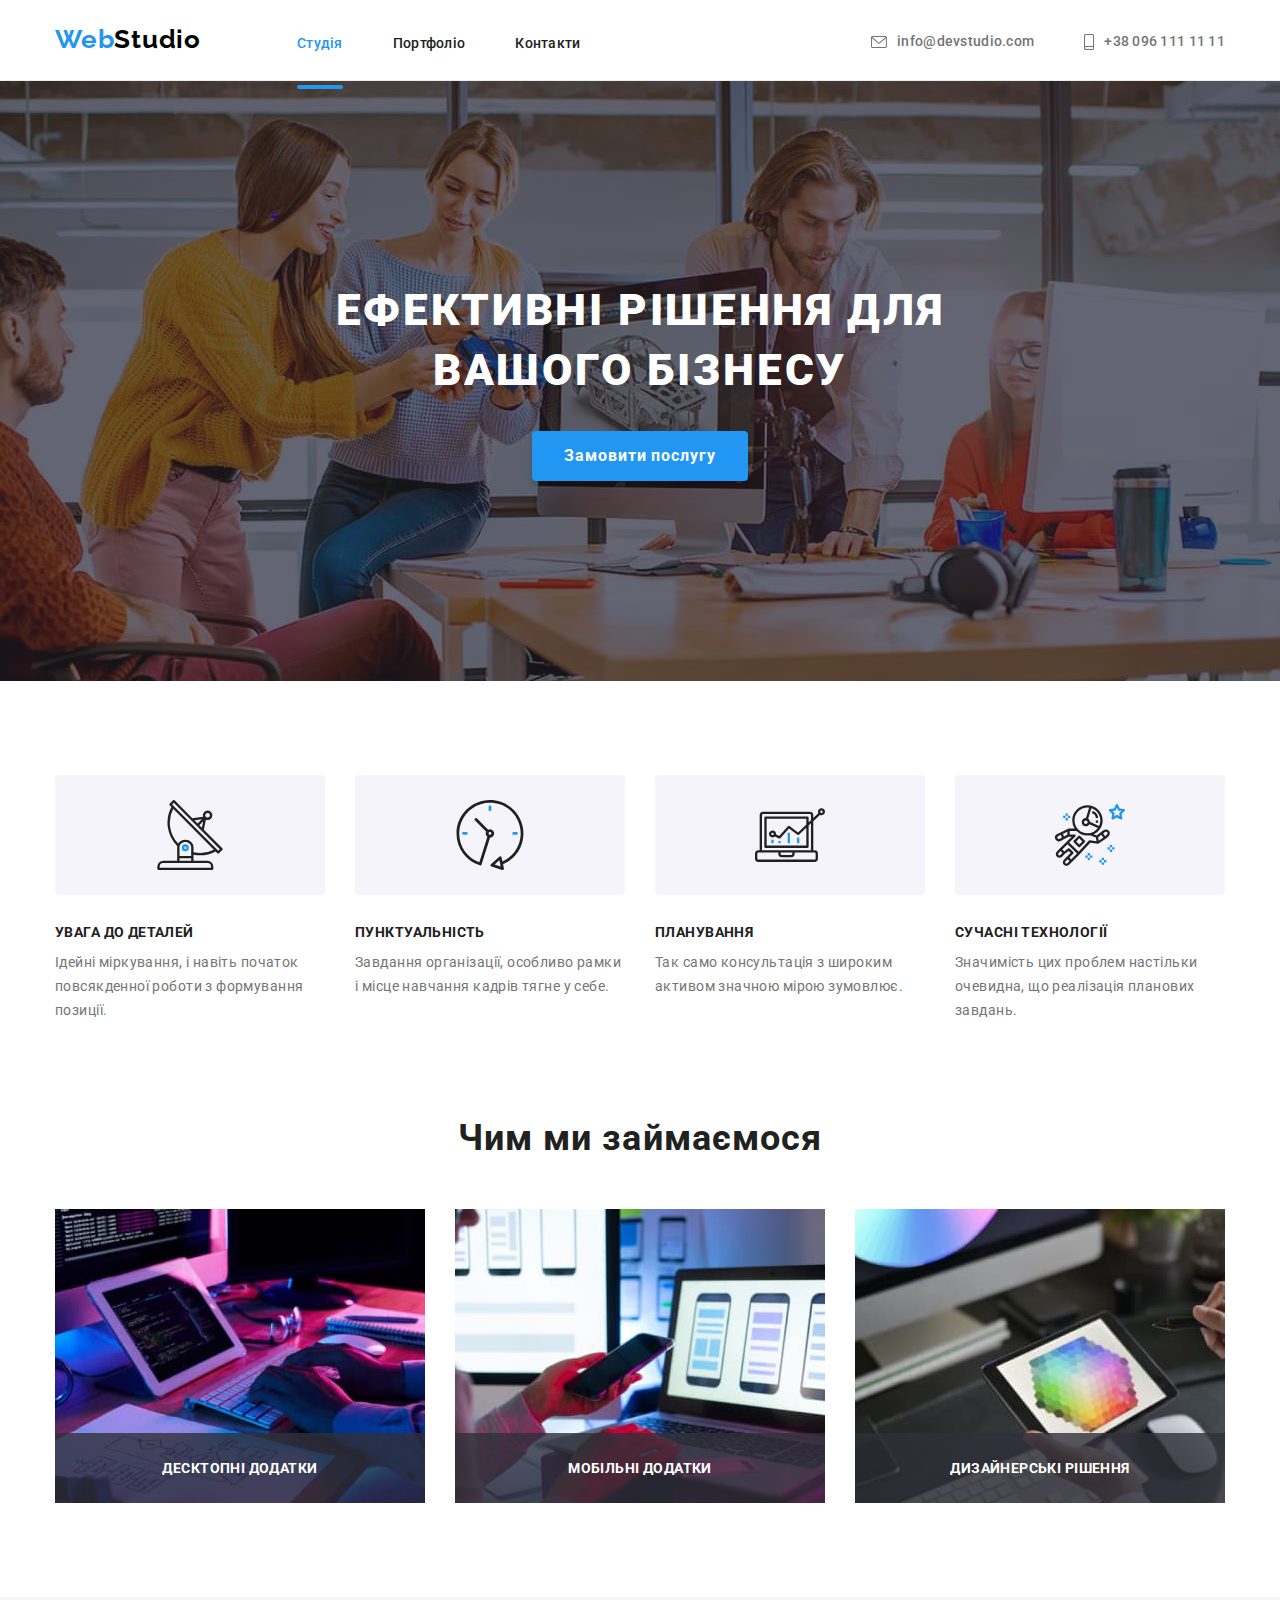
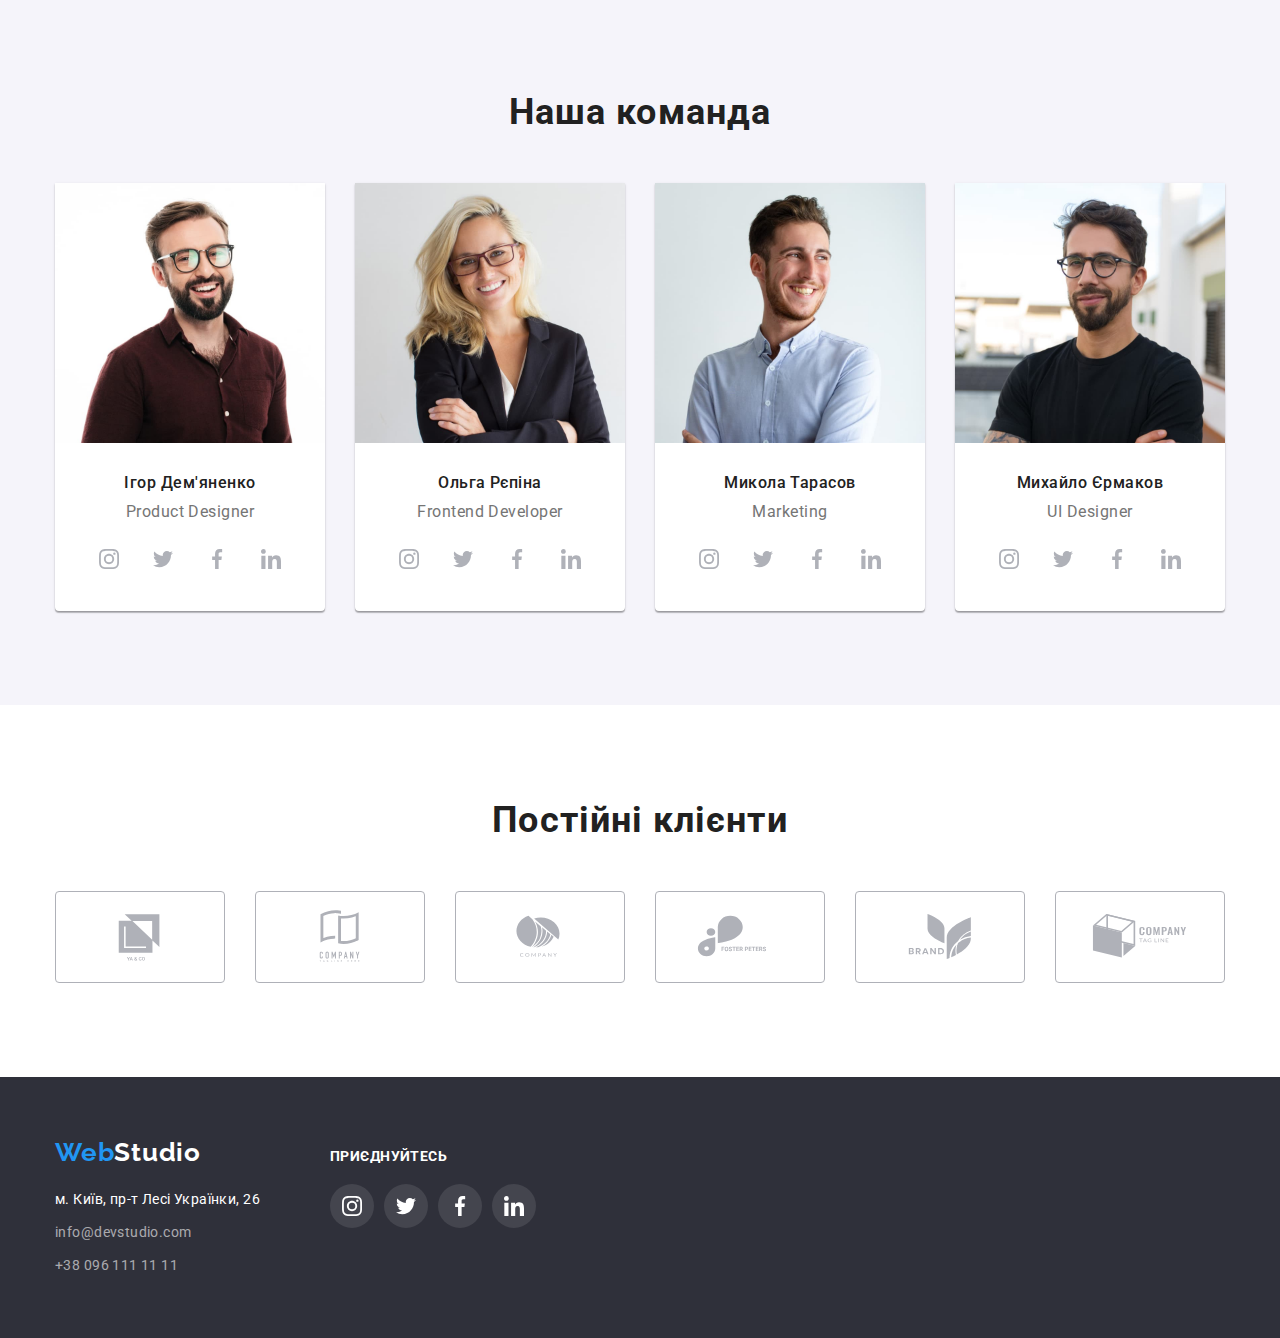
==== index.html @ aac12f8f "transition hover and focus" ====
<!DOCTYPE html>
<html lang="uk">
<head>
    <meta charset="UTF-8">
    <meta http-equiv="X-UA-Compatible" content="IE=edge">
    <meta name="viewport" content="width=h1, initial-scale=1.0">
    <title>WebStudio</title>
    <link rel="preconnect" href="https://fonts.googleapis.com">
    <link rel="preconnect" href="https://fonts.gstatic.com" crossorigin>
    <link href="https://fonts.googleapis.com/css2?family=Montserrat:wght@400;700&family=Raleway:wght@700&family=Roboto:wght@400;500;700;900&display=swap" rel="stylesheet">
    <link rel="stylesheet" href="https://cdn.jsdelivr.net/npm/modern-normalize@1.1.0/modern-normalize.min.css">
    <link rel="stylesheet" href="./css/styles.css">
</head>
<body>
    <header class="page-header">
        <div class="container page-header-container">    
                <nav class="page-navigation">
                    <a href="./index.html" class="logo logo-header link">
                        <span class="logo-web">Web</span><span class="logo-studio-header">Studio</span>
                    </a>
                    <ul class="site-nav list">
                   <li>
                        <a href="./index.html" class="link current">
                            Студія
                        </a>
                    </li>
                    <li>
                        <a href="./portfolio.html" class="link">
                            Портфоліо
                        </a>
                    </li>
                    <li>
                       <a href="#" class="link">
                            Контакти
                        </a>
                    </li>
                </ul>
                </nav>
                <ul class="header-contacts list">
                    <li class="header-contacts-item">    
                    <a href="mailto:info@devstudio.com" class="link contacts-link">
                        <svg class="mail-icon">
                            <use href="./images/icons.svg#icon-envelope"></use>
                        </svg>
                        info@devstudio.com
                    </a>
                    </li>
                    <li class="header-contacts-item"> 
                        <a href="tel:+380961111111" class="link contacts-link">    
                            <svg class="smartphone-icon">
                                <use href="./images/icons.svg#icon-smartphone"></use>
                             </svg> 
                            +38 096 111 11 11
                        </a>
                    </li> 
                </ul>
        </div>   
    </header>
    
    <main>
        <section class="hero overlay">
            <div class="container">
                <h1 class="title-hero">Ефективні рішення для вашого бізнесу</h1>
                <button type="button" class="btn-order">
                    Замовити послугу
                </button>
            </div>
        </section>
        <section class="feature">
            <div class="container">
            <h2 class="title-section title-invisible">Особливості</h2>
            <ul class="feature-items-list list">
                <li>
                    <div class="feature-items">
                        <svg aria-label="антена" class="feature-items-icon" width="70" height="70">
                            <use href="./images/icons.svg#icon-antenna"></use>
                        </svg> 
                    </div>
                    <h2 class="subtitle">Увага до деталей</h2>
                    <p class="text">
                        Ідейні міркування, і навіть початок повсякденної роботи з формування позиції.
                    </p>
                </li>
                <li>
                    <div class="feature-items">
                        <svg aria-label="годинник" class="feature-items-icon" width="70" height="70">
                            <use href="./images/icons.svg#icon-clock"></use>
                        </svg> 
                    </div> 
                    <h2 class="subtitle">Пунктуальність</h2>
                    <p class="text">
                        Завдання організації, особливо рамки і місце навчання кадрів тягне у себе.
                    </p>
                </li>
                <li>
                    <div class="feature-items">
                        <svg aria-label="діаграма" class="feature-items-icon" width="70" height="70">
                            <use href="./images/icons.svg#icon-diagram"></use>
                        </svg> 
                    </div> 
                    <h2 class="subtitle">Планування</h2>
                    <p class="text">
                        Так само консультація з широким активом значною мірою зумовлює.
                    </p>
                </li>
                <li>
                    <div class="feature-items">
                        <svg aria-label="астронавт" class="feature-items-icon" width="70" height="70">
                            <use href="./images/icons.svg#icon-astronaut"></use>
                        </svg> 
                    </div> 
                    <h2 class="subtitle">Сучасні технології</h2>
                    <p class="text">
                        Значимість цих проблем настільки очевидна, що реалізація планових завдань.
                    </p>
                </li>
            </ul>
            </div>
        </section>
        <section class="activity">
            <div class="container">
            <h2 class="title-section">Чим ми займаємося</h2>
            <ul class="activity-cards list">
                <li>
                    <div class="activity-cards-item">
                        <img src="./images/box1.jpg" alt="Веб-дизайнер оформлює макет сайту" width="370">
                        <p class="activity-cards-subtitle">Десктопні додатки</p>   
                    </div>
                </li>
                <li>
                    <div class="activity-cards-item">
                        <img src="./images/box2.jpg" alt="Програміст розробляє додаток для мобільного телефону" width="370">
                        <p class="activity-cards-subtitle">Мобільні додатки</p>
                    </div>
                </li>
                <li>
                    <div class="activity-cards-item">
                        <img src="./images/box3.jpg" alt="Веб-дизайнер з роботою над вибором кольору на графічному планшеті" width="370">
                        <p class="activity-cards-subtitle">Дизайнерські рішення</p>
                    </div>
                    
                </li>
            </ul>
            </div>
        </section>
        <section class="our-team">
            <div class="container">
            <h2 class="title-section">Наша команда</h2>
            <ul class="employees list">
                <li class="employees-item">
                    <img src="./images/photo1.jpg" alt="Photo product designer" width="270">
                    <h3 class="employee">Ігор Дем'яненко</h3>
                    <p lang="en" class="career">Product Designer</p>
                    <ul class="social-list list">
                        <li class="social-list-item">
                            <a href class="social-list-link">
                                <svg lang="en" aria-label="instagram icon" class="social-list-icon">
                                    <use href="./images/icons.svg#icon-instagram" width="20" height="20"></use>
                                </svg>
                            </a>
                        </li>
                        <li class="social-list-item">
                            <a href class="social-list-link">
                                <svg lang="en" aria-label="twitter icon" class="social-list-icon">
                                    <use href="./images/icons.svg#icon-twitter" width="20" height="20"></use>
                                </svg>
                            </a>
                        </li>
                        <li class="social-list-item">
                            <a href class="social-list-link">
                                <svg lang="en" aria-label="facebook icon" class="social-list-icon">
                                    <use href="./images/icons.svg#icon-facebook" width="20" height="20"></use>
                                </svg>
                            </a>
                        </li>
                        <li class="social-list-item">
                            <a href class="social-list-link">
                                <svg lang="en" aria-label="linkedin icon" class="social-list-icon">
                                    <use href="./images/icons.svg#icon-linkedin" width="20" height="20"></use>
                                </svg>
                            </a>
                        </li>
                    </ul>
                </li>
                <li class="employees-item">
                    <img src="./images/photo2.jpg" alt="Photo frontend developer" width="270">
                    <h3 class="employee">Ольга Рєпіна</h3>
                    <p lang="en" class="career">Frontend Developer</p>
                    <ul class="social-list list">
                        <li class="social-list-item">
                            <a href class="social-list-link">
                                <svg lang="en" aria-label="instagram icon" class="social-list-icon">
                                    <use href="./images/icons.svg#icon-instagram" width="20" height="20"></use>
                                </svg>
                            </a>
                        </li>
                        <li class="social-list-item">
                            <a href class="social-list-link">
                                <svg lang="en" aria-label="twitter icon" class="social-list-icon">
                                    <use href="./images/icons.svg#icon-twitter" width="20" height="20"></use>
                                </svg>
                            </a>
                        </li>
                        <li class="social-list-item">
                            <a href class="social-list-link">
                                <svg lang="en" aria-label="facebook icon" class="social-list-icon">
                                    <use href="./images/icons.svg#icon-facebook" width="20" height="20"></use>
                                </svg>
                            </a>
                        </li>
                        <li class="social-list-item">
                            <a href class="social-list-link">
                                <svg lang="en" aria-label="linkedin icon" class="social-list-icon">
                                    <use href="./images/icons.svg#icon-linkedin" width="20" height="20"></use>
                                </svg>
                            </a>
                        </li>
                    </ul>
                </li>
                <li class="employees-item">
                    <img src="./images/photo3.jpg" alt="Photo marketer" width="270">
                    <h3 class="employee">Микола Тарасов</h3>
                    <p lang="en" class="career">Marketing</p>
                    <ul class="social-list list">
                        <li class="social-list-item">
                            <a href class="social-list-link">
                                <svg lang="en" aria-label="instagram icon" class="social-list-icon">
                                    <use href="./images/icons.svg#icon-instagram" width="20" height="20"></use>
                                </svg>
                            </a>
                        </li>
                        <li class="social-list-item">
                            <a href class="social-list-link">
                                <svg lang="en" aria-label="twitter icon" class="social-list-icon">
                                    <use href="./images/icons.svg#icon-twitter" width="20" height="20"></use>
                                </svg>
                            </a>
                        </li>
                        <li class="social-list-item">
                            <a href class="social-list-link">
                                <svg lang="en" aria-label="facebook icon" class="social-list-icon">
                                    <use href="./images/icons.svg#icon-facebook" width="20" height="20"></use>
                                </svg>
                            </a>
                        </li>
                        <li class="social-list-item">
                            <a href class="social-list-link">
                                <svg lang="en" aria-label="linkedin icon" class="social-list-icon">
                                    <use href="./images/icons.svg#icon-linkedin" width="20" height="20"></use>
                                </svg>
                            </a>
                        </li>
                    </ul>
                </li>
                <li class="employees-item">
                    <img src="./images/photo4.jpg" alt="Photo UI designer" width="270">
                    <h3 class="employee">Михайло Єрмаков</h3>
                    <p lang="en" class="career">UI Designer</p>
                    <ul class="social-list list">
                        <li class="social-list-item">
                            <a href class="social-list-link">
                                <svg lang="en" aria-label="instagram icon" class="social-list-icon">
                                    <use href="./images/icons.svg#icon-instagram" width="20" height="20"></use>
                                </svg>
                            </a>
                        </li>
                        <li class="social-list-item">
                            <a href class="social-list-link">
                                <svg lang="en" aria-label="twitter icon" class="social-list-icon">
                                    <use href="./images/icons.svg#icon-twitter" width="20" height="20"></use>
                                </svg>
                            </a>
                        </li>
                        <li class="social-list-item">
                            <a href class="social-list-link">
                                <svg lang="en" aria-label="facebook icon" class="social-list-icon">
                                    <use href="./images/icons.svg#icon-facebook" width="20" height="20"></use>
                                </svg>
                            </a>
                        </li>
                        <li class="social-list-item">
                            <a href class="social-list-link">
                                <svg lang="en" aria-label="linkedin icon" class="social-list-icon">
                                    <use href="./images/icons.svg#icon-linkedin" width="20" height="20"></use>
                                </svg>
                            </a>
                        </li>
                    </ul>
                </li>
            </ul>
            </div>
        </section>
        <section class="clients">
            <div class="container">
                <h2 class="title-section">Постійні клієнти</h2>
                <ul class="list clients-list">
                    <li>
                        <a href="" class="clients-link">
                            <svg lang="en" aria-label="logo company" class="clients-icon" width="106" height="60px">
                                <use href="./images/icons.svg#icon-client1"></use>
                            </svg>
                        </a>
                    </li>
                    <li>
                        <a href="" class="clients-link">
                            <svg lang="en" aria-label="logo company" class="clients-icon" width="106" height="60px">
                                <use href="./images/icons.svg#icon-client2"></use>
                            </svg>
                        </a>
                    </li>
                    <li>
                        <a href="" class="clients-link">
                            <svg lang="en" aria-label="logo company" class="clients-icon" width="106" height="60px">
                                <use href="./images/icons.svg#icon-client3"></use>
                            </svg>
                        </a>
                    </li>
                    <li>
                        <a href="" class="clients-link">
                            <svg lang="en" aria-label="logo company" class="clients-icon" width="106" height="60px">
                                <use href="./images/icons.svg#icon-client4"></use>
                            </svg>
                        </a>
                    </li>
                    <li>
                        <a href="" class="clients-link">
                            <svg lang="en" aria-label="logo company" class="clients-icon" width="106" height="60px">
                                <use href="./images/icons.svg#icon-client5"></use>
                            </svg>
                        </a>
                    </li>
                    <li>
                        <a href="" class="clients-link">
                            <svg lang="en" aria-label="logo company" class="clients-icon" width="106" height="60px">
                                <use href="./images/icons.svg#icon-client6"></use>
                            </svg>
                        </a>
                    </li>
                </ul>

            </div>
        </section>
    </main>
    <footer class="footer">
        <div class="container contacts-block">
        <div>
            <a href="./index.html" class="logo logo-footer link">
                <span class="logo-web">Web</span><span class="logo-studio-footer">Studio</span>
            </a>
            <address>
                <ul class="contacts list">
                    <li class="contacts-item">
                        <a href="https://goo.gl/maps/5WQEzpzciVfXeqbu7" target="_blank" rel="noreferer noopener nofollow" class="link address">
                            м. Київ, пр-т Лесі Українки, 26
                        </a>
                    </li>
                    <li class="contacts-item">
                        <a href="mailto:info@devstudio.com" class="link mail-footer">info@devstudio.com</a>
                    </li>    
                    <li class="contacts-item">
                        <a href="tel:+380961111111" class="link phone-footer">+38 096 111 11 11</a>
                    </li>
                </ul>
            </address>
        </div>
        <div class="social-footer">
            <p class="title-social">приєднуйтесь</p>
            <ul class="social-list social-list-footer list">
                <li class="social-list-item">
                    <a href class="social-list-link">
                        <svg lang="en" aria-label="instagram icon" class="social-list-icon">
                            <use href="./images/icons.svg#icon-instagram" width="20" height="20"></use>
                        </svg>
                    </a>
                </li>
                <li class="social-list-item">
                    <a href class="social-list-link">
                        <svg lang="en" aria-label="twitter icon" class="social-list-icon">
                            <use href="./images/icons.svg#icon-twitter" width="20" height="20"></use>
                        </svg>
                    </a>
                </li>
                <li class="social-list-item">
                    <a href class="social-list-link">
                        <svg lang="en" aria-label="facebook icon" class="social-list-icon">
                            <use href="./images/icons.svg#icon-facebook" width="20" height="20"></use>
                        </svg>
                    </a>
                </li>
                <li class="social-list-item">
                    <a href class="social-list-link">
                        <svg lang="en" aria-label="linkedin icon" class="social-list-icon">
                            <use href="./images/icons.svg#icon-linkedin" width="20" height="20"></use>
                        </svg>
                    </a>
                </li>
            </ul>
        </div>
        </div>
    </footer>
    <script src="./js/modal.js"></script>
</body>
</html>
---- css/styles.css ----
/* title-color #212121 
accent-color #2196F3
text-color #757575
background-main #ffffff
background-footer #2F303A
background-OurTeam #F5F4FA */
:root {
    --accent-color: #2196F3;
    --logo-studio-header: #000000;
    --logo-studio-footer: #ffffff;
    --title-color: #212121;
    --text-color: #757575;
    --background-main: #ffffff;
    --background-footer: #2F303A;
    --background-hero: #C4C4C4;
}
h1, 
h2, 
h3, 
h4 {
    margin-top: 0;
    margin-bottom: 0;
}
ul, 
ol {
    margin-top: 0;
    margin-bottom: 0;
    padding-left: 0;
}
p {
    margin-top: 0;
    margin-bottom: 0;
}
.list {
    list-style: none;
}
.link {
    text-decoration: none;
}
img {
    display: block;
    max-width: 100%;
    height:auto;
}
button {
    cursor: pointer;
}
/* Remove outline on the forms and links */
:active, :hover, :focus {
    outline: 0;
    outline-offset: 0;
}
/*========== HEADER =========*/
.page-header-container {
    display: flex;
    align-items: baseline; 
}
.page-navigation {
    display: flex;
    align-items: baseline;
}
.page-header {
    border-bottom: 1px solid #ECECEC;
    padding-top: 24px;
    padding-bottom: 25px;
}
.site-nav {
    display: flex;
    column-gap: 50px;
}
.header-contacts {
    display: flex;
    margin-left: auto;
    column-gap: 50px;
}
/*======== styles logo =======*/
.logo {
    font-family: 'Raleway', sans-serif;
    font-weight: 700;
    font-size: 26px;
    line-height: 1.19;
    letter-spacing: 0.03em;
}
.logo-header {
    margin-right: 96px;
}
.logo-web {
    color: var(--accent-color);
}
.logo-studio-header { 
    color: var(--logo-studio-header);
}
/* ======= navigation ======= */

.site-nav a {
    position: relative;
    font-weight: 500;
    font-size: 14px;
    line-height: 1.14;
    letter-spacing: 0.02em;
    color: var(--title-color);
    transition: color 250ms cubic-bezier(0.4, 0, 0.2, 1);
}
.site-nav a:hover, 
.site-nav a:focus {
    color: var(--accent-color);
}
.site-nav a.current {
    color: var(--accent-color);
}
.site-nav a.current::after {
    position: absolute;
    content: "";
    top: 50px;
    left: 0;
    width: 100%;
    height: 4px;
    border-radius: 2px;
    background-color: var(--accent-color);
} 

/* ====== styles contacts =========*/
.contacts-link {
    display: flex;
    align-items: center;
    gap: 10px;
    font-weight: 500;
    font-size: 14px;
    line-height: 1.14;
    letter-spacing: 0.02em;
    color: var(--text-color);
    transition: color 250ms cubic-bezier(0.4, 0, 0.2, 1);
}
.contacts-link:hover .mail-icon, 
.contacts-link:focus .mail-icon,
.contacts-link:hover .smartphone-icon, 
.contacts-link:focus .smartphone-icon{
    fill:var(--accent-color);
}
.contacts-link:hover,
.contacts-link:focus
{
    color: var(--accent-color);
}
.mail-icon {
    width: 16px;
    height: 12px;
    fill: var(--text-color);
    transition: fill 250ms cubic-bezier(0.4, 0, 0.2, 1);
}
.smartphone-icon {
    width: 10px;
    height: 16px;
    fill: var(--text-color); 
    transition: fill 250ms cubic-bezier(0.4, 0, 0.2, 1);
}
/* ============ MAIN ============ */
.container {
    margin-left: auto;
    margin-right: auto;
    width: 1200px;
    padding-left: 15px;
    padding-right: 15px;
}
body {
    background-color: var(--background-main);
    font-family: 'Roboto', sans-serif;
    color: var(--title-color);
}
section {
    padding-top: 94px;
    padding-bottom: 94px;
}

/*=========== HERO ============*/
.hero {
    padding-top: 200px;
    padding-bottom: 200px;
    text-align: center;
}
.overlay {
    background-color: var(--background-hero);
    background-image: linear-gradient(to right, rgba(47, 48, 58, 0.4), rgba(47, 48, 58, 0.4)), url(../images/bgstudio.jpg);
    background-repeat: no-repeat;
    background-size: cover;
    background-position: center;
    max-width: 1600px;
    min-height: 600px;
    margin-left: auto;
    margin-right: auto;
}
.title-hero {
    margin-left: auto;
    margin-bottom: 30px;
    margin-right: auto;
    font-weight: 900;
    font-size: 44px;
    line-height: 1.36;
    letter-spacing: 0.06em;
    text-transform: uppercase;
    color: #ffffff;
    width: 696px;
}
.btn-order {
    font-weight: 700;
    font-size: 16px;
    line-height: 1.875;
    color: #ffffff;
    background-color: var(--accent-color);
    border: 0;
    border-radius: 4px;
    padding: 10px 32px;
    letter-spacing: 0.06em;
    box-shadow: 0px 4px 4px rgba(0, 0, 0, 0.15);
}
/*========== ОСОБЛИВОСТІ ============*/
.feature-items-list {
    display: flex;
    justify-content: center;
    gap: 30px;
    flex-wrap: wrap;
}
.feature-items{
    display: flex;
    justify-content: center;
    align-items: center;
    width: 270px;
    height: 120px;
    background-color: #F5F4FA;
    border-radius: 4px;
    margin-bottom: 30px;
}
.feature-items-icon {
    display: flex;
    justify-content: center;
    align-items: center;
}
.title-section {
    font-size: 36px;
    line-height: 1.17;
    text-align: center;
    letter-spacing: 0.03em;
    margin-bottom: 50px;
}
.title-invisible {
    border: 0;
	clip: rect(0 0 0 0);
	height: 1px;
	width: 1px;
    margin: -1px;
	overflow: hidden;
	padding: 0;
	position: absolute;
	white-space: nowrap;
}
.subtitle {
    font-size: 14px;
    line-height: 1.14;
    letter-spacing: 0.03em;
    text-transform: uppercase;
    margin-bottom: 10px;
}
.text {
    font-size: 14px;
    line-height: 1.714;
    letter-spacing: 0.03em;
    color: var(--text-color);
    width: 270px;
}
/*========== ЧИМ МИ ЗАЙМАЄМОСЯ ======*/
.activity {
    padding-top: 0px;
}
.activity-cards {
    display: flex;
    flex-wrap: wrap;
    gap: 30px;   
}
.activity-cards-item {
    position: relative;
}
.activity-cards-subtitle {
    position: absolute;
    bottom: 0;
    height: 70px;
    width: 100%;
    display: flex;
    justify-content: center;
    align-items: center;
    background-color: rgba(47, 48, 58, 0.8);;
    font-weight: 700;
    font-size: 14px;
    line-height: 1,14;
    text-align: center;
    letter-spacing: 0.03em;
    text-transform: uppercase;
    color: #FFFFFF;
}
/*========== НАША КОМАНДА ===========*/
.our-team {
    background-color: #F5F4FA;
}
.employees {
    display: flex;
    flex-wrap: wrap;
    gap: 30px;
}
.employees-item {
    background-color: #ffffff;
    border-radius: 0px 0px 4px 4px;
    box-shadow: 0px 1px 3px rgba(0, 0, 0, 0.12), 0px 1px 1px rgba(0, 0, 0, 0.14), 0px 2px 1px rgba(0, 0, 0, 0.2);
}
.employee, .career {
    font-size: 16px;
    line-height: 1.19;
    text-align: center;
    letter-spacing: 0.03em; 
}
.employee {
    font-weight: 500;
    color: var(--title-color);
    padding-top: 30px;
    margin-bottom: 10px;
}
.career {
    color: var(--text-color);
    margin-bottom: 16px;
}
.social-list {
    display: flex;
    justify-content: center;
    column-gap: 10px;
    padding-bottom: 30px;
}
.social-list-link {
    display: flex;
    justify-content: center;
    align-items: center;
    width: 44px;
    height: 44px;
    background-color: #ffffff;
    border-radius: 50%;
    transition: background-color 250ms cubic-bezier(0.4, 0, 0.2, 1);
}
.social-list-icon {
    width: 20px;
    height: 20px;
    fill: #AFB1B8;
    transition: fill 250ms cubic-bezier(0.4, 0, 0.2, 1);
}
.social-list-link:hover,
.social-list-link:focus {
    background-color: var(--accent-color);
}
.social-list-link:hover .social-list-icon,
.social-list-link:focus .social-list-icon{
    fill: #ffffff;
} 
/* ========== ПОСТІЙНІ КЛІЄНТИ ======== */
.clients-list {
    display: flex;
    flex-wrap: wrap;
    gap: 30px;
}
.clients-link {
    display: flex;
    justify-content: center;
    align-items: center;
    border: 1px solid #AFB1B8;
    border-radius: 4px;
    width: 170px;
    height: 92px;
    transition: border-color 250ms cubic-bezier(0.4, 0, 0.2, 1);
}
.clients-link:hover .clients-icon,
.clients-link:focus .clients-icon{
    fill: var(--accent-color);
}
.clients-link:hover,
.clients-link:focus{
    border-color: var(--accent-color);
    cursor: pointer;
}
.clients-icon {
    display: flex;
    fill: #AFB1B8; 
    transition: fill 250ms cubic-bezier(0.4, 0, 0.2, 1);
}
/*========== ПОРТФОЛІО ========= */
.btn-filter-container {
    margin-bottom: 50px;
}
.button-filter {
    font-weight: 500;
    font-size: 16px;
    line-height: 1.63;
    text-align: center;
    letter-spacing: 0.03em;
    cursor: pointer;
    border: 0;
    border-radius: 4px;
    background-color: #F5F4FA;
    height: 38px;
    padding: 6px 22px;
    transition: background-color 250ms cubic-bezier(0.4, 0, 0.2, 1), color 250ms cubic-bezier(0.4, 0, 0.2, 1), box-shadow 250ms cubic-bezier(0.4, 0, 0.2, 1);
}
.btn-filter-allcards {
    padding-left: 25px;
    padding-right: 25px;
}
.button-filter:hover, 
.button-filter:focus {
    background-color: var(--accent-color);
    color: #ffffff;
    box-shadow: 0px 4px 4px rgba(0, 0, 0, 0.25)
}
.portfolio-container li{
    width: 370px;
}
.text-portfolio-card {
    padding-top: 20px;
    padding-bottom: 20px;
    padding-left: 24px;
    padding-right: 24px; 
    border: 1px solid #EEEEEE;
    border-top: 0px;
}
.title-portfolio {
    font-size: 18px;
    line-height: 2;
    letter-spacing: 0.06em;
    margin-bottom: 4px;
    overflow: hidden;
    white-space: nowrap;
    text-overflow: ellipsis;
    color: var(--title-color);
}
.text-portfolio {
    font-size: 16px;
    line-height: 1.88;
    letter-spacing: 0.03em;
    color: var(--text-color);
}
.btn-filter-container {
    display: flex;
    justify-content: center;
    gap: 8px;
}
.portfolio-container {
    display: flex;
    flex-wrap: wrap;
    gap: 30px;
}
.portfolio-card {
    display: block;
    transition: box-shadow 250ms cubic-bezier(0.4, 0, 0.2, 1);
}
.portfolio-card:hover,
.portfolio-card:focus {
    box-shadow: 0px 1px 1px rgba(0, 0, 0, 0.12), 0px 4px 4px rgba(0, 0, 0, 0.06), 1px 4px 6px rgba(0, 0, 0, 0.16);
}

/*========== FOOTER ===========*/
.footer {
    background-color: var(--background-footer);
    padding-top: 60px;
    padding-bottom: 60px;
}
.logo-studio-footer {
    color: var(--logo-studio-footer);
}
.logo-footer {
    display: block;
    margin-bottom: 20px;
}
.contacts-item {
    font-style: normal;
    font-weight: 400;
    font-size: 14px;
    line-height: 1.71;
    letter-spacing: 0.03em;
}
.contacts-item:not(:last-child) {
    margin-bottom: 9px;
}
.address {
    display: block;
    color: #ffffff;
    transition: color 250ms cubic-bezier(0.4, 0, 0.2, 1);
}
.mail-footer, 
.phone-footer {
    color: rgba(255, 255, 255, 0.6);
    display: block;
    transition: color 250ms cubic-bezier(0.4, 0, 0.2, 1);
}
.address:hover,
.address:focus,
.mail-footer:hover,
.mail-footer:focus,
.phone-footer:hover,
.phone-footer:focus {
    color: var(--accent-color);
}
.title-social {
    font-weight: 700;
    font-size: 14px;
    line-height: 16px;
    letter-spacing: 0.03em;
    text-transform: uppercase;
    color: #FFFFFF;
    margin-bottom: 20px;
}
.contacts-block {
    display: flex;
    align-items: baseline;
}
.social-list-footer {
    padding-bottom: 0;
}
footer .social-list-icon {
    fill: #ffffff;
}
footer .social-list-link {
    background-color: rgba(255, 255, 255, 0.1);;
}
.social-footer {
    margin-left: 70px;
}
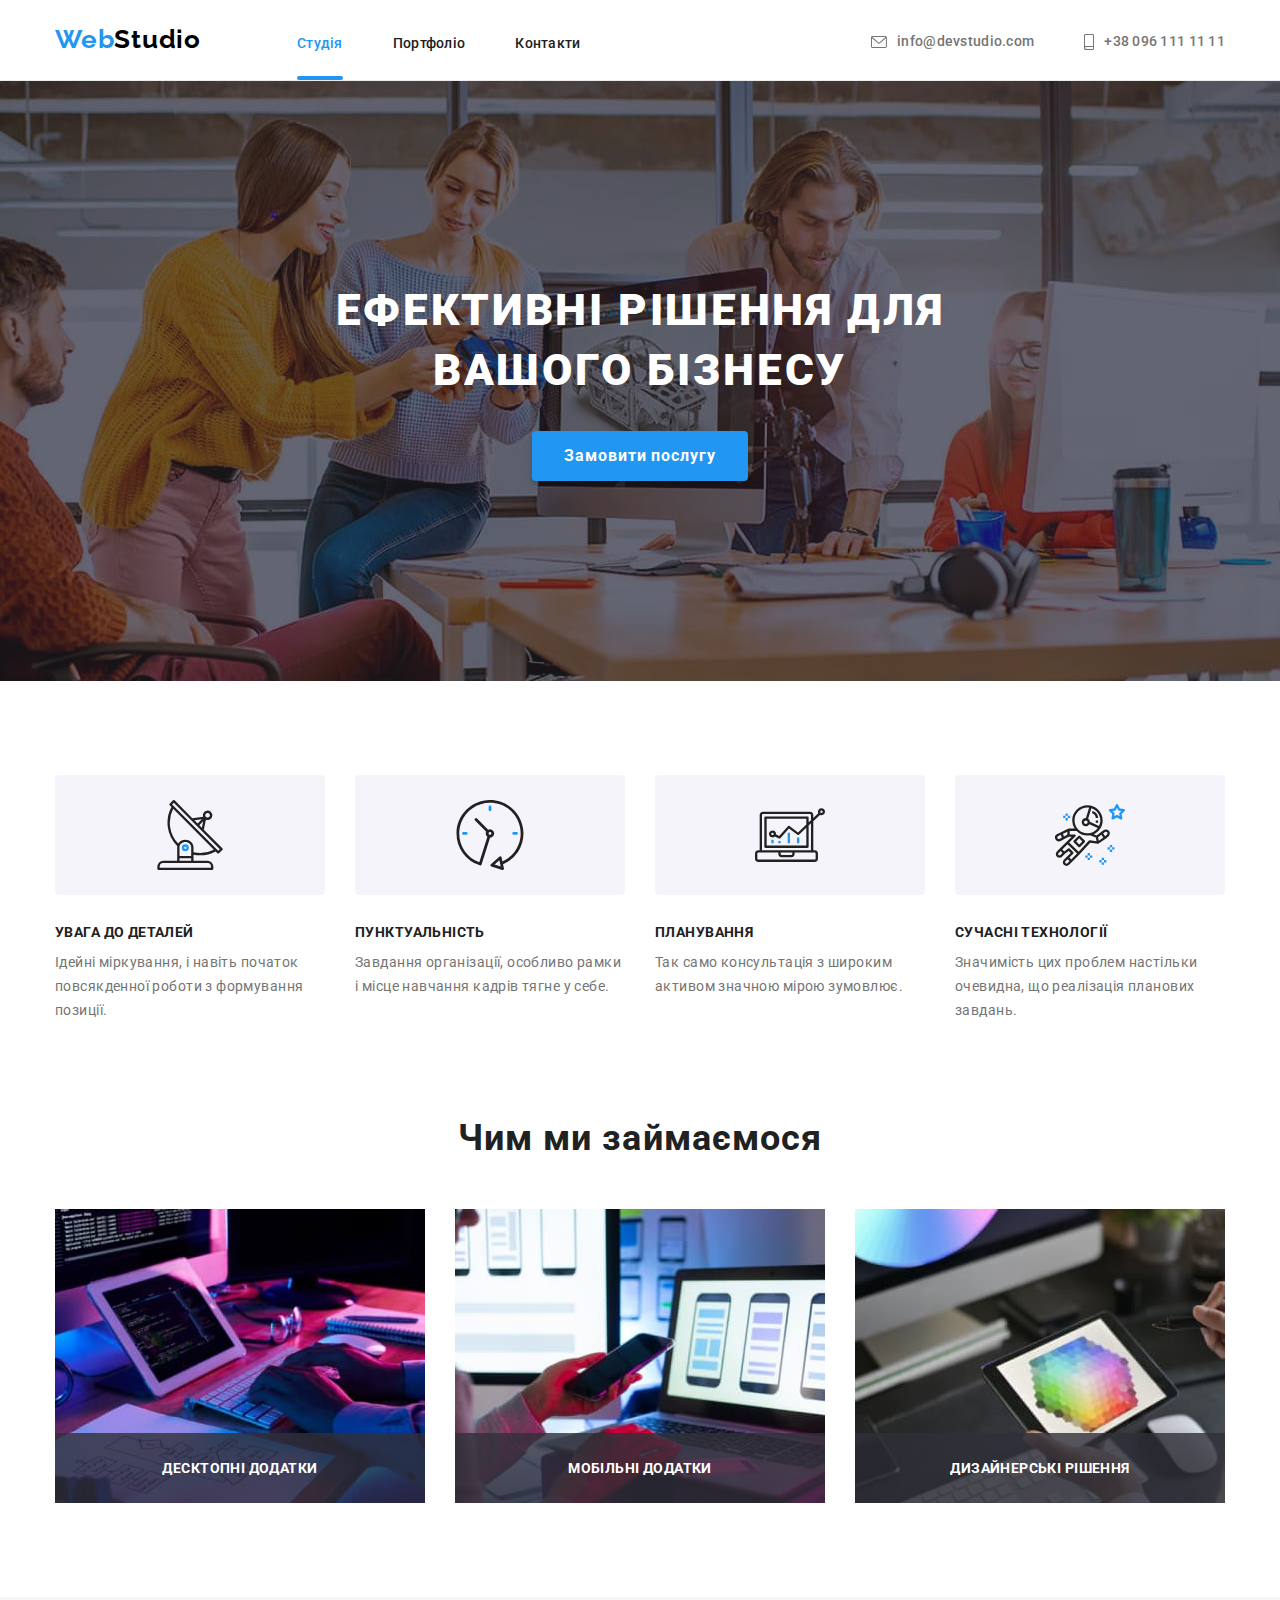
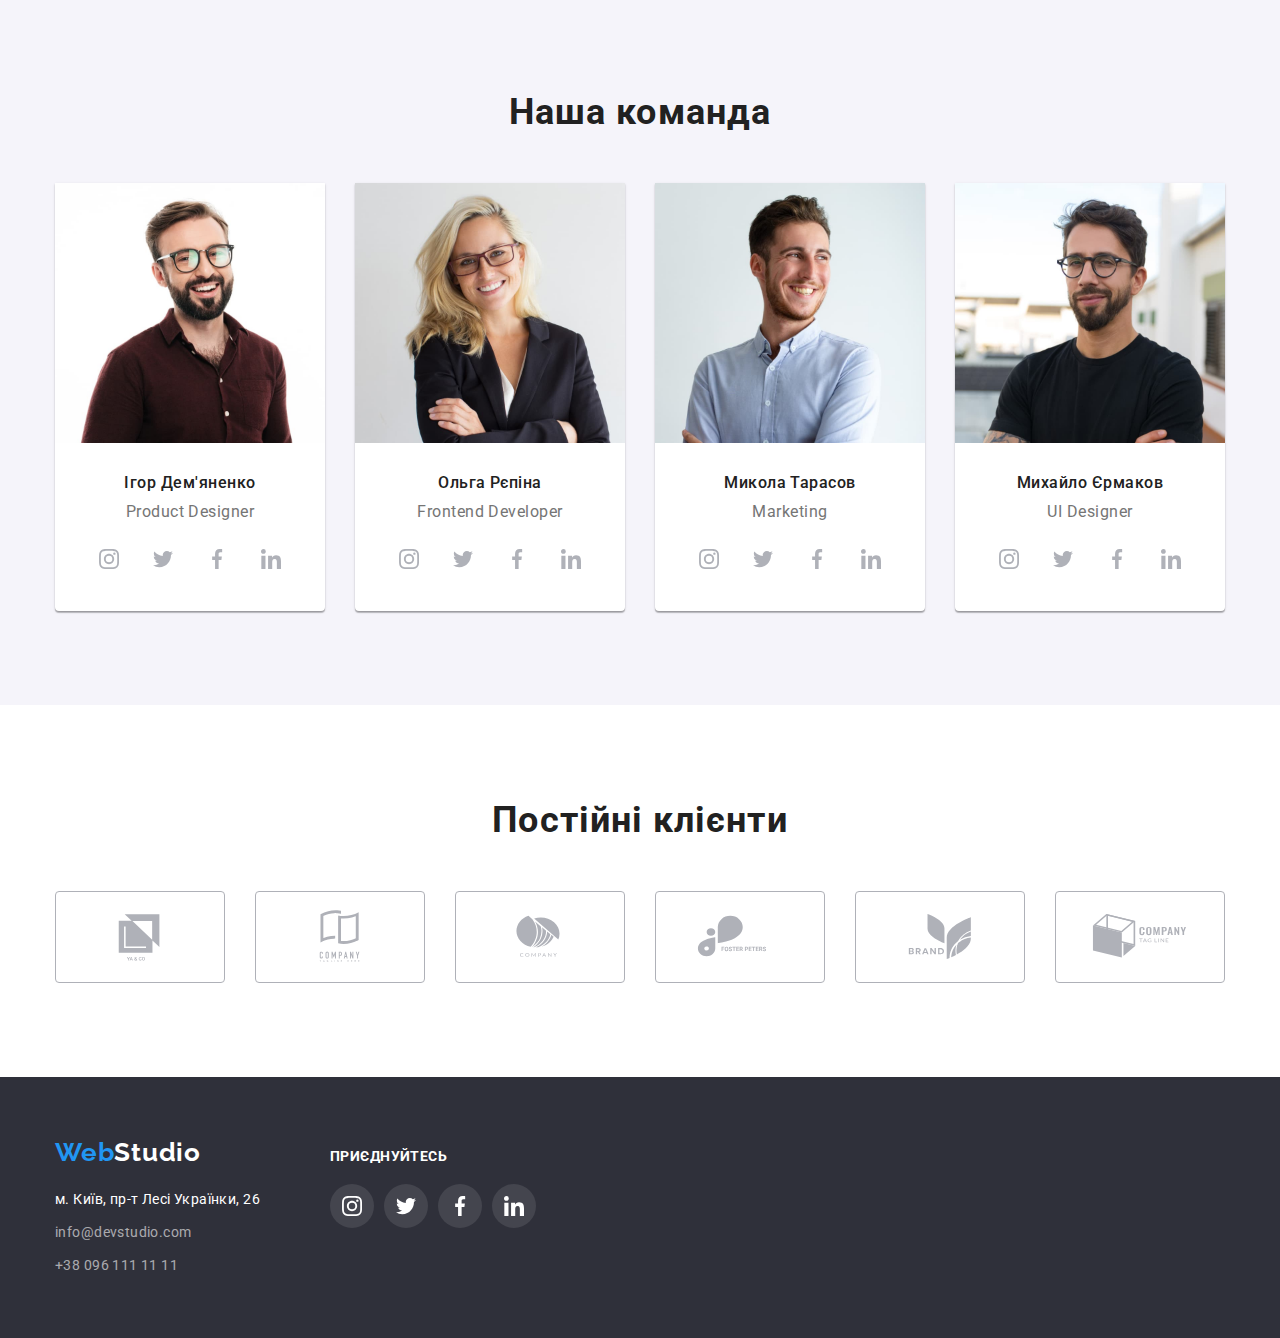
==== commit 0fee0273: "active page" ====
--- a/index.html
+++ b/index.html
@@ -18,11 +18,11 @@
                     <a href="./index.html" class="logo logo-header link">
                         <span class="logo-web">Web</span><span class="logo-studio-header">Studio</span>
                     </a>
-                    <ul class="site-nav list">
-                   <li>
+                    <ul class="menu-nav list">
+                   <li class="menu-nav-item">
                         <a href="./index.html" class="link current">
                             Студія
-                        </a>
+                         </a>
                     </li>
                     <li>
                         <a href="./portfolio.html" class="link">
@@ -61,7 +61,7 @@
         <section class="hero overlay">
             <div class="container">
                 <h1 class="title-hero">Ефективні рішення для вашого бізнесу</h1>
-                <button type="button" class="btn-order">
+                <button type="button" class="btn-order" data-modal-open>
                     Замовити послугу
                 </button>
             </div>
@@ -398,6 +398,15 @@
         </div>
         </div>
     </footer>
+    <div class="backdrop is-hidden" data-modal>
+        <div class="modal">
+            <button type="button" class="modal-close-btn" data-modal-close>
+            <svg aria-label="кнопка закрити вікно" class="modal-close-icon" width="18" height="18">
+                <use href="./images/icons.svg#icon-close"></use>
+            </svg>
+            </button>
+        </div>
+    </div>
     <script src="./js/modal.js"></script>
 </body>
 </html>--- a/css/styles.css
+++ b/css/styles.css
@@ -13,6 +13,7 @@
     --background-main: #ffffff;
     --background-footer: #2F303A;
     --background-hero: #C4C4C4;
+    --transition-timing-function: 250ms cubic-bezier(0.4, 0, 0.2, 1);
 }
 h1, 
 h2, 
@@ -64,7 +65,7 @@
     padding-top: 24px;
     padding-bottom: 25px;
 }
-.site-nav {
+.menu-nav {
     display: flex;
     column-gap: 50px;
 }
@@ -91,33 +92,39 @@
     color: var(--logo-studio-header);
 }
 /* ======= navigation ======= */
-
-.site-nav a {
+.menu-nav a {
     position: relative;
     font-weight: 500;
     font-size: 14px;
     line-height: 1.14;
     letter-spacing: 0.02em;
     color: var(--title-color);
-    transition: color 250ms cubic-bezier(0.4, 0, 0.2, 1);
-}
-.site-nav a:hover, 
-.site-nav a:focus {
+    padding-bottom: 28px;
+    transition: color var(--transition-timing-function);
+}
+.menu-nav a:hover, 
+.menu-nav a:focus {
     color: var(--accent-color);
 }
-.site-nav a.current {
+.menu-nav a.current {
     color: var(--accent-color);
 }
-.site-nav a.current::after {
+.menu-nav a.current::after {
     position: absolute;
     content: "";
-    top: 50px;
+    bottom: -1px;
     left: 0;
     width: 100%;
     height: 4px;
     border-radius: 2px;
     background-color: var(--accent-color);
-} 
+    animation: opacity-animation var(--transition-timing-function);
+}
+@keyframes opacity-animation {
+    0% {opacity: 0;}
+    50% {opacity: 0.5;}
+    100% {opacity: 1;}
+}
 
 /* ====== styles contacts =========*/
 .contacts-link {
@@ -129,7 +136,7 @@
     line-height: 1.14;
     letter-spacing: 0.02em;
     color: var(--text-color);
-    transition: color 250ms cubic-bezier(0.4, 0, 0.2, 1);
+    transition: color var(--transition-timing-function);
 }
 .contacts-link:hover .mail-icon, 
 .contacts-link:focus .mail-icon,
@@ -146,13 +153,13 @@
     width: 16px;
     height: 12px;
     fill: var(--text-color);
-    transition: fill 250ms cubic-bezier(0.4, 0, 0.2, 1);
+    transition: fill var(--transition-timing-function);
 }
 .smartphone-icon {
     width: 10px;
     height: 16px;
     fill: var(--text-color); 
-    transition: fill 250ms cubic-bezier(0.4, 0, 0.2, 1);
+    transition: fill var(--transition-timing-function);
 }
 /* ============ MAIN ============ */
 .container {
@@ -171,7 +178,6 @@
     padding-top: 94px;
     padding-bottom: 94px;
 }
-
 /*=========== HERO ============*/
 .hero {
     padding-top: 200px;
@@ -243,6 +249,7 @@
     margin-bottom: 50px;
 }
 .title-invisible {
+    position: absolute;
     border: 0;
 	clip: rect(0 0 0 0);
 	height: 1px;
@@ -250,7 +257,6 @@
     margin: -1px;
 	overflow: hidden;
 	padding: 0;
-	position: absolute;
 	white-space: nowrap;
 }
 .subtitle {
@@ -287,7 +293,7 @@
     display: flex;
     justify-content: center;
     align-items: center;
-    background-color: rgba(47, 48, 58, 0.8);;
+    background-color: rgba(47, 48, 58, 0.8);
     font-weight: 700;
     font-size: 14px;
     line-height: 1,14;
@@ -340,13 +346,13 @@
     height: 44px;
     background-color: #ffffff;
     border-radius: 50%;
-    transition: background-color 250ms cubic-bezier(0.4, 0, 0.2, 1);
+    transition: background-color var(--transition-timing-function);
 }
 .social-list-icon {
     width: 20px;
     height: 20px;
     fill: #AFB1B8;
-    transition: fill 250ms cubic-bezier(0.4, 0, 0.2, 1);
+    transition: fill var(--transition-timing-function);
 }
 .social-list-link:hover,
 .social-list-link:focus {
@@ -370,7 +376,7 @@
     border-radius: 4px;
     width: 170px;
     height: 92px;
-    transition: border-color 250ms cubic-bezier(0.4, 0, 0.2, 1);
+    transition: border-color var(--transition-timing-function);
 }
 .clients-link:hover .clients-icon,
 .clients-link:focus .clients-icon{
@@ -384,7 +390,7 @@
 .clients-icon {
     display: flex;
     fill: #AFB1B8; 
-    transition: fill 250ms cubic-bezier(0.4, 0, 0.2, 1);
+    transition: fill var(--transition-timing-function);
 }
 /*========== ПОРТФОЛІО ========= */
 .btn-filter-container {
@@ -402,7 +408,7 @@
     background-color: #F5F4FA;
     height: 38px;
     padding: 6px 22px;
-    transition: background-color 250ms cubic-bezier(0.4, 0, 0.2, 1), color 250ms cubic-bezier(0.4, 0, 0.2, 1), box-shadow 250ms cubic-bezier(0.4, 0, 0.2, 1);
+    transition: background-color var(--transition-timing-function), color var(--transition-timing-function), box-shadow var(--transition-timing-function);
 }
 .btn-filter-allcards {
     padding-left: 25px;
@@ -453,13 +459,37 @@
 }
 .portfolio-card {
     display: block;
-    transition: box-shadow 250ms cubic-bezier(0.4, 0, 0.2, 1);
+    transition: box-shadow var(--transition-timing-function);
 }
 .portfolio-card:hover,
 .portfolio-card:focus {
     box-shadow: 0px 1px 1px rgba(0, 0, 0, 0.12), 0px 4px 4px rgba(0, 0, 0, 0.06), 1px 4px 6px rgba(0, 0, 0, 0.16);
 }
-
+.portfolio-card:hover .portfolio-card-overlay ,
+.portfolio-card:focus .portfolio-card-overlay {
+    transform: translateY(0%);
+}
+.portfolio-card-item {
+    position: relative;
+    overflow: hidden;
+}
+.portfolio-card-overlay {
+    position: absolute;
+    top: 0;
+    left: 0;
+    background-color: rgba(33, 150, 243, 0.9);
+    width: 100%;
+    height: 100%;
+    font-weight: 400;
+    font-size: 18px;
+    line-height: 1.56;
+    letter-spacing: 0.03em;
+    color: #FFFFFF;
+    overflow: auto;
+    padding: 63px 24px;
+    transform: translateY(100%);
+    transition: transform var(--transition-timing-function);
+}
 /*========== FOOTER ===========*/
 .footer {
     background-color: var(--background-footer);
@@ -486,13 +516,13 @@
 .address {
     display: block;
     color: #ffffff;
-    transition: color 250ms cubic-bezier(0.4, 0, 0.2, 1);
+    transition: color var(--transition-timing-function);
 }
 .mail-footer, 
 .phone-footer {
     color: rgba(255, 255, 255, 0.6);
     display: block;
-    transition: color 250ms cubic-bezier(0.4, 0, 0.2, 1);
+    transition: color var(--transition-timing-function);
 }
 .address:hover,
 .address:focus,
@@ -527,3 +557,46 @@
 .social-footer {
     margin-left: 70px;
 }
+/*  ======== МОДАЛЬНЕ ВІКНО ======== */
+.backdrop {
+    position: fixed;
+    top: 0;
+    left: 0;
+    width: 100%;
+    height: 100%;
+    background-color: rgba(47, 48, 58, 0.4);
+    z-index: 100;
+    transition: opacity 500ms linear, visibility 500ms linear, transform 500ms linear;
+}
+.backdrop.is-hidden {
+    visibility: hidden;
+    opacity: 0;
+    pointer-events: none;
+    transform: scale(0);
+}
+.modal {
+    position: absolute;
+    top: 50%;
+    left: 50%;
+    transform: translate(-50%, -50%); 
+    background-color: #ffffff;
+    width: 528px;
+    height: 581px;
+}
+.modal-close-btn {
+    display: flex;
+    justify-content: center;
+    align-items: center;
+    position: absolute;
+    top: 8px;
+    right: 8px;
+    width: 30px;
+    height: 30px;
+    border: 1px solid rgba(0, 0, 0, 0.1);
+    border-radius: 50%;
+    background-color: transparent;
+    padding: 0;
+}
+.modal-close-icon {
+    fill: #000000;
+}
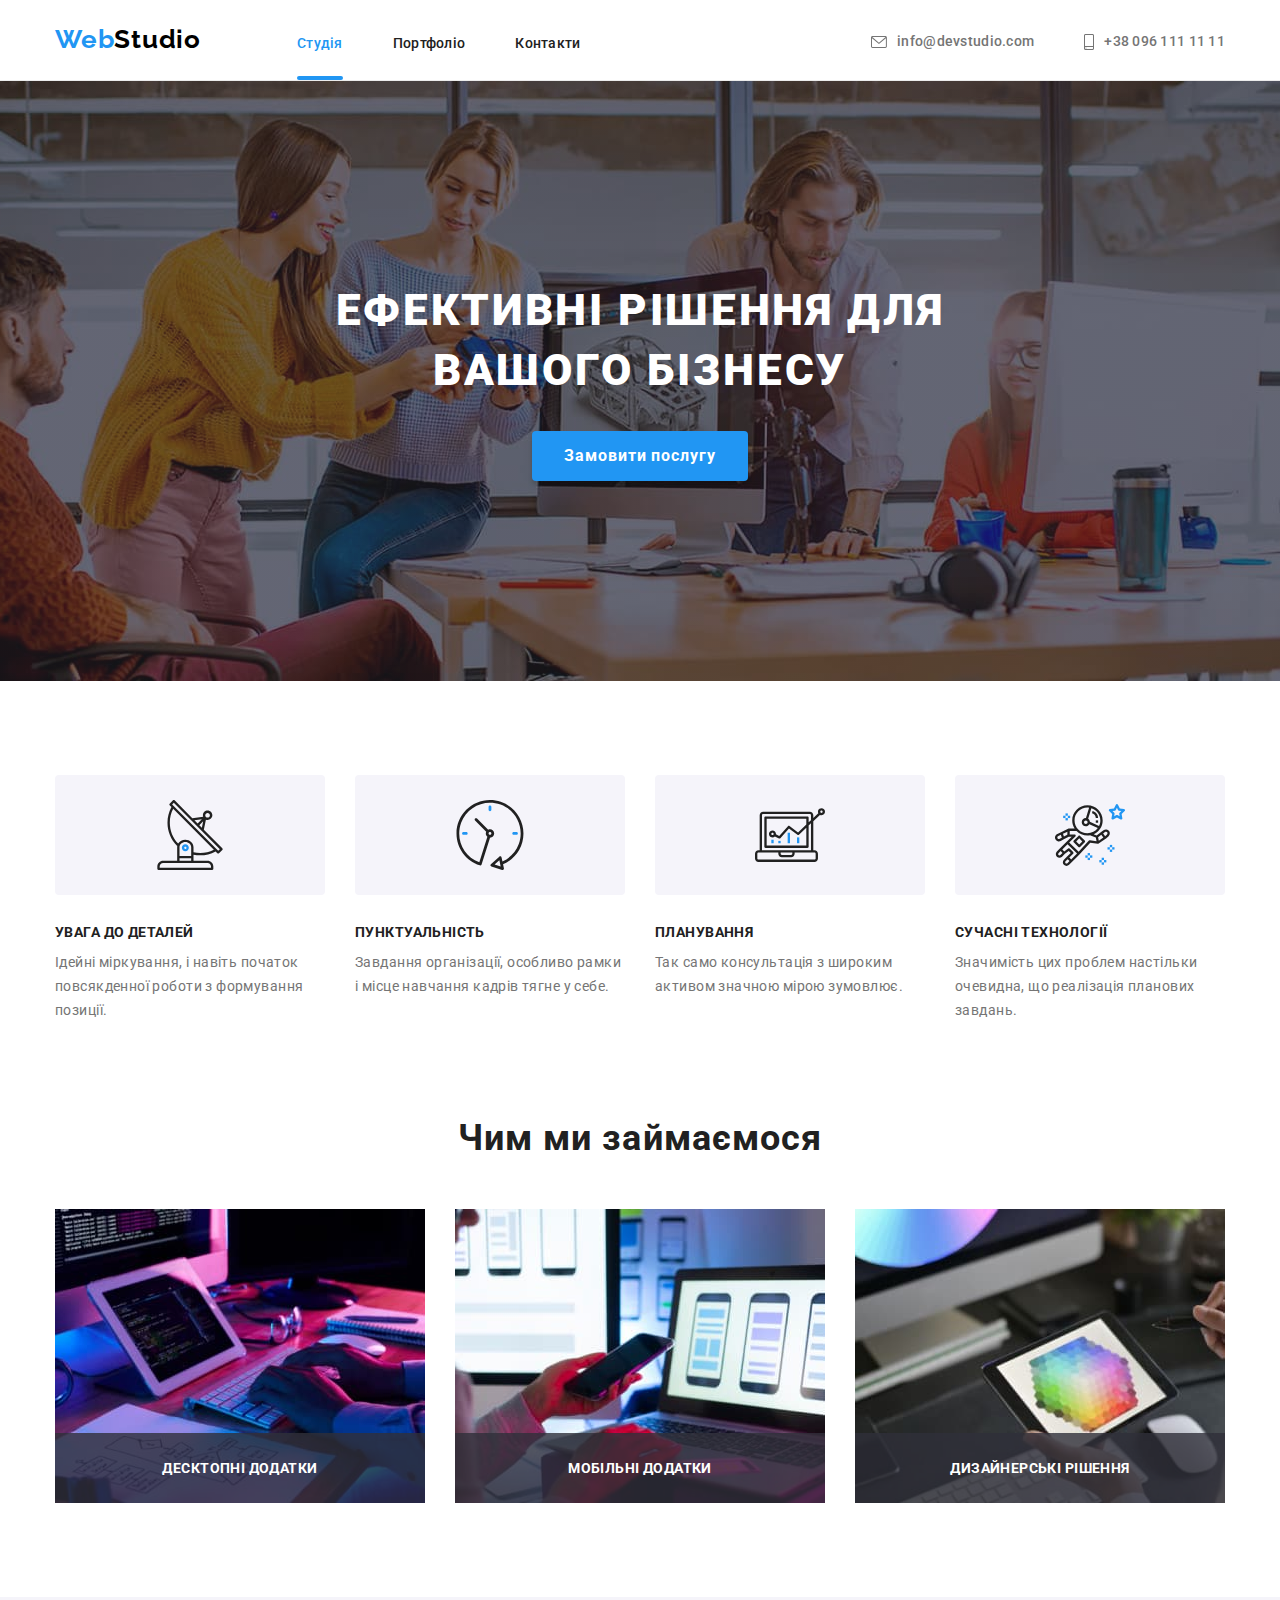
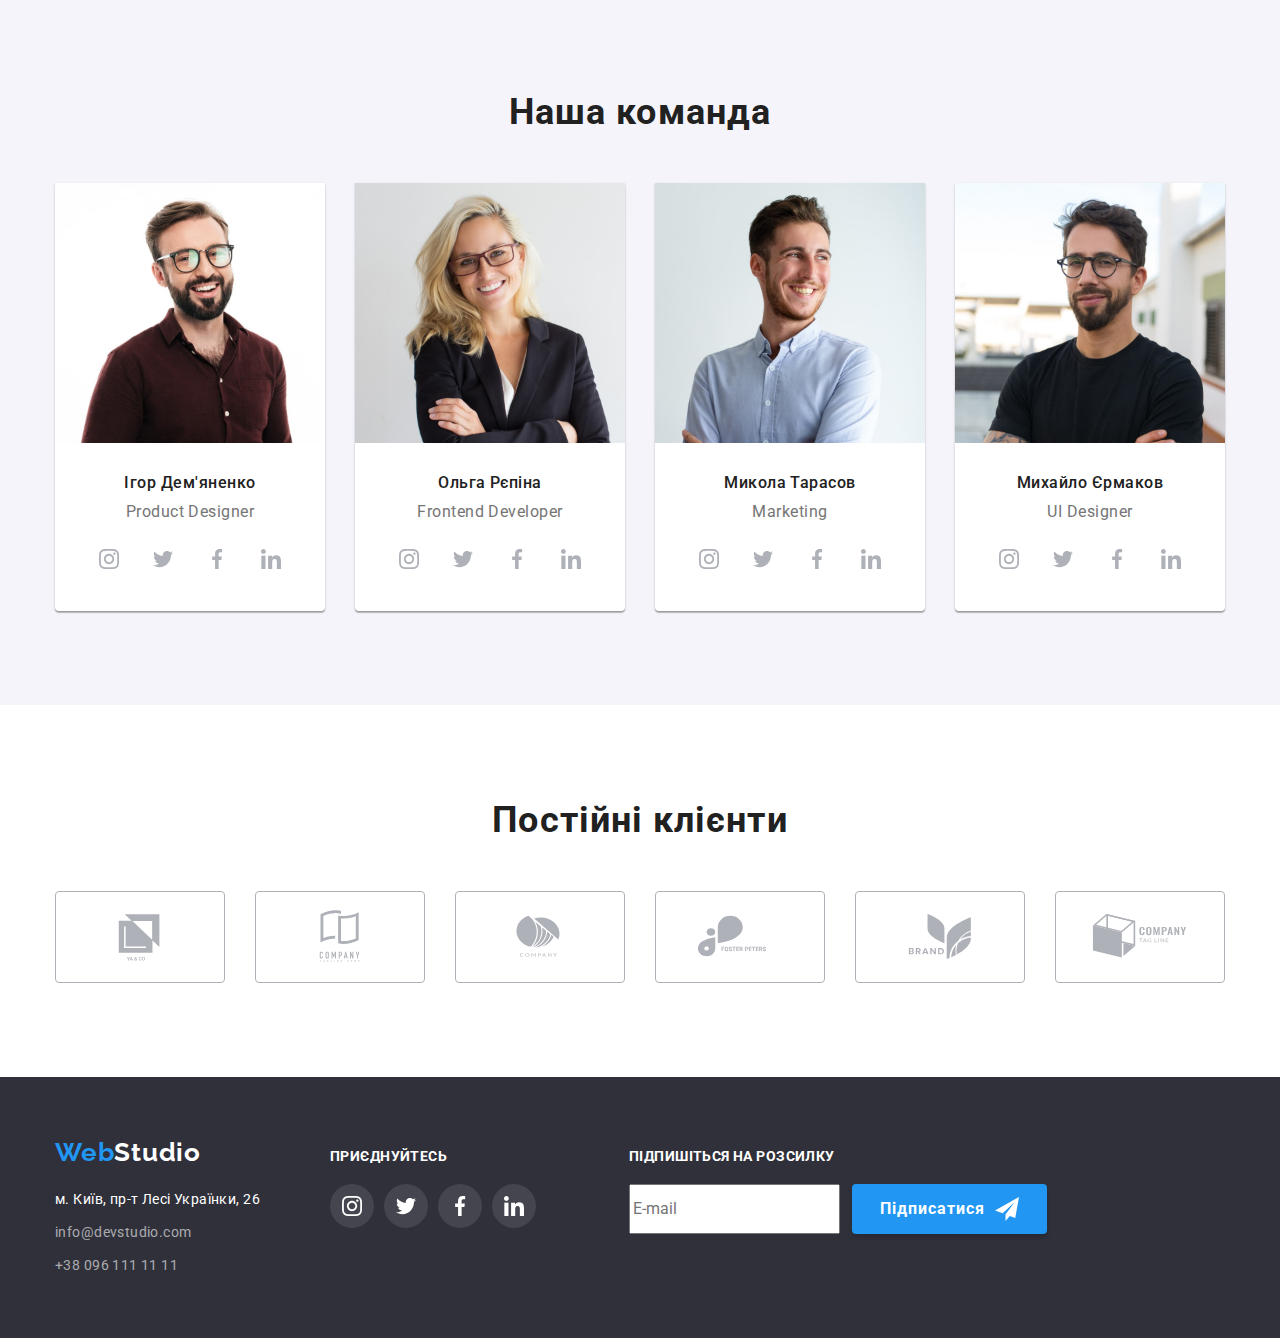
==== commit 1f030a19: "форма1" ====
--- a/index.html
+++ b/index.html
@@ -61,7 +61,7 @@
         <section class="hero overlay">
             <div class="container">
                 <h1 class="title-hero">Ефективні рішення для вашого бізнесу</h1>
-                <button type="button" class="btn-order" data-modal-open>
+                <button type="button" class="btn" data-modal-open>
                     Замовити послугу
                 </button>
             </div>
@@ -396,15 +396,56 @@
                 </li>
             </ul>
         </div>
+        <div class="form-sign">
+            <p class="title-social">Підпишіться на розсилку</p>
+            <div class="email-input">
+                <input type="email" name="mail" id="mail" placeholder="E-mail" class="input-sign"/>
+                <button type="submit" class="btn btn-sign">
+                    
+                        <span>Підписатися</span>
+                        <svg lang="en" aria-label="icon send" class="icon-send" width="24" height="24">
+                        <use href="./images/icons.svg#icon-send"></use>
+                    </svg>
+                    
+                </button>
+            </div>
+        </div>
         </div>
     </footer>
     <div class="backdrop is-hidden" data-modal>
         <div class="modal">
             <button type="button" class="modal-close-btn" data-modal-close>
-            <svg aria-label="кнопка закрити вікно" class="modal-close-icon" width="18" height="18">
+            <svg aria-label="Кнопка закрити вікно" class="modal-close-icon" width="18" height="18">
                 <use href="./images/icons.svg#icon-close"></use>
             </svg>
             </button>
+            <form>
+                <p class="form-title">Залиште свої дані, ми вам передзвонимо</p>
+                <div class="form-inputs">
+                    <div class="form-field">
+                        <label for="name" class="form-label">Ім'я</label>
+                        <input type="text" name="name" id="name">
+                    </div>
+                    <div class="form-field">
+                        <label for="tel" class="form-label">Телефон</label>
+                        <input type="tel" name="tel" id="tel">
+                    </div>
+                    <div class="form-field">
+                        <label for="mail" class="form-label">Пошта</label>
+                        <input type="email" name="mail" id="mail">
+                    </div>
+                    <div class="form-field form-field-textarea">
+                        <label for="comment" class="form-label">Коментар</label>
+                        <textarea name="comment" id="comment" cols="30" rows="7">Введіть текст</textarea>
+                    </div>
+                </div>
+                <div class="form-field-checkbox">
+                    <input type="checkbox" name="policy" id="policy" class="form-field-input-checkbox">
+                    <label for="policy">Погоджуюся з розсилкою та приймаю</label>
+                    <a href="" class="form-link-conditions">Умови договору</a>
+                </div>
+                <button type="submit" class="btn">Відправити</button>
+            </form>
         </div>
     </div>
     <script src="./js/modal.js"></script>
--- a/css/styles.css
+++ b/css/styles.css
@@ -183,6 +183,7 @@
     padding-top: 200px;
     padding-bottom: 200px;
     text-align: center;
+    min-width: 1200px;
 }
 .overlay {
     background-color: var(--background-hero);
@@ -207,7 +208,7 @@
     color: #ffffff;
     width: 696px;
 }
-.btn-order {
+.btn {
     font-weight: 700;
     font-size: 16px;
     line-height: 1.875;
@@ -487,7 +488,7 @@
     color: #FFFFFF;
     overflow: auto;
     padding: 63px 24px;
-    transform: translateY(100%);
+    transform: translateY(101%);
     transition: transform var(--transition-timing-function);
 }
 /*========== FOOTER ===========*/
@@ -495,6 +496,7 @@
     background-color: var(--background-footer);
     padding-top: 60px;
     padding-bottom: 60px;
+    min-width: 1200px;
 }
 .logo-studio-footer {
     color: var(--logo-studio-footer);
@@ -557,6 +559,16 @@
 .social-footer {
     margin-left: 70px;
 }
+.email-input {
+    display: flex;
+    justify-content: center;
+}
+.btn-sign {
+    display: flex;
+    justify-content: center;
+    align-items: center;
+}
+
 /*  ======== МОДАЛЬНЕ ВІКНО ======== */
 .backdrop {
     position: fixed;
@@ -582,6 +594,7 @@
     background-color: #ffffff;
     width: 528px;
     height: 581px;
+    padding: 40px;
 }
 .modal-close-btn {
     display: flex;
@@ -600,3 +613,75 @@
 .modal-close-icon {
     fill: #000000;
 }
+.form-title {
+    font-weight: 700;
+    font-size: 20px;
+    line-height: 1.15;
+    text-align: center;
+    letter-spacing: 0.03em;
+    color: var(--title-color);
+    margin-bottom: 12px;
+}
+.form-field {
+    display: flex;
+    flex-direction: column;
+    margin-bottom: 10px;
+    font-weight: 400;
+    font-size: 12px;
+    line-height: 1.17;
+    letter-spacing: 0.01em;
+}
+.form-field input, textarea {
+    margin: 0;
+    border: 1px solid rgba(33, 33, 33, 0.2);
+    border-radius: 4px;
+    color: rgba(117, 117, 117, 0.5);
+}
+.form-label {
+    color: var(--text-color);
+    margin-bottom: 4px;
+}
+.form-field input{
+    padding: 11px 12px;
+}
+.form-field-textarea textarea{
+    padding: 12px 16px;
+    margin-bottom: 20px;
+}
+.form-field-checkbox {
+    display: flex;
+    justify-content: center;
+    align-items: baseline;
+}
+.form-field-checkbox .form-field-input-checkbox  {
+    width: 16px;
+    height: 15px;
+    padding: 0;
+    margin-right: 8.38px;
+}
+.form-field-checkbox {
+    font-weight: 400;
+    font-size: 14px;
+    line-height: 1.71;
+    letter-spacing: 0.03em;
+    margin-bottom: 30px;
+}
+.form-field-checkbox label {
+    color: var(--text-color);
+}
+.form-link-conditions {
+    color: var(--accent-color);
+} 
+.form-sign {
+    margin-left: 93px;
+}
+.btn-sign {
+    margin-left: 12px;
+    padding: 10px 28px;
+    justify-content: center;
+}
+.icon-send {
+    margin-left: 10px;
+}
+
+
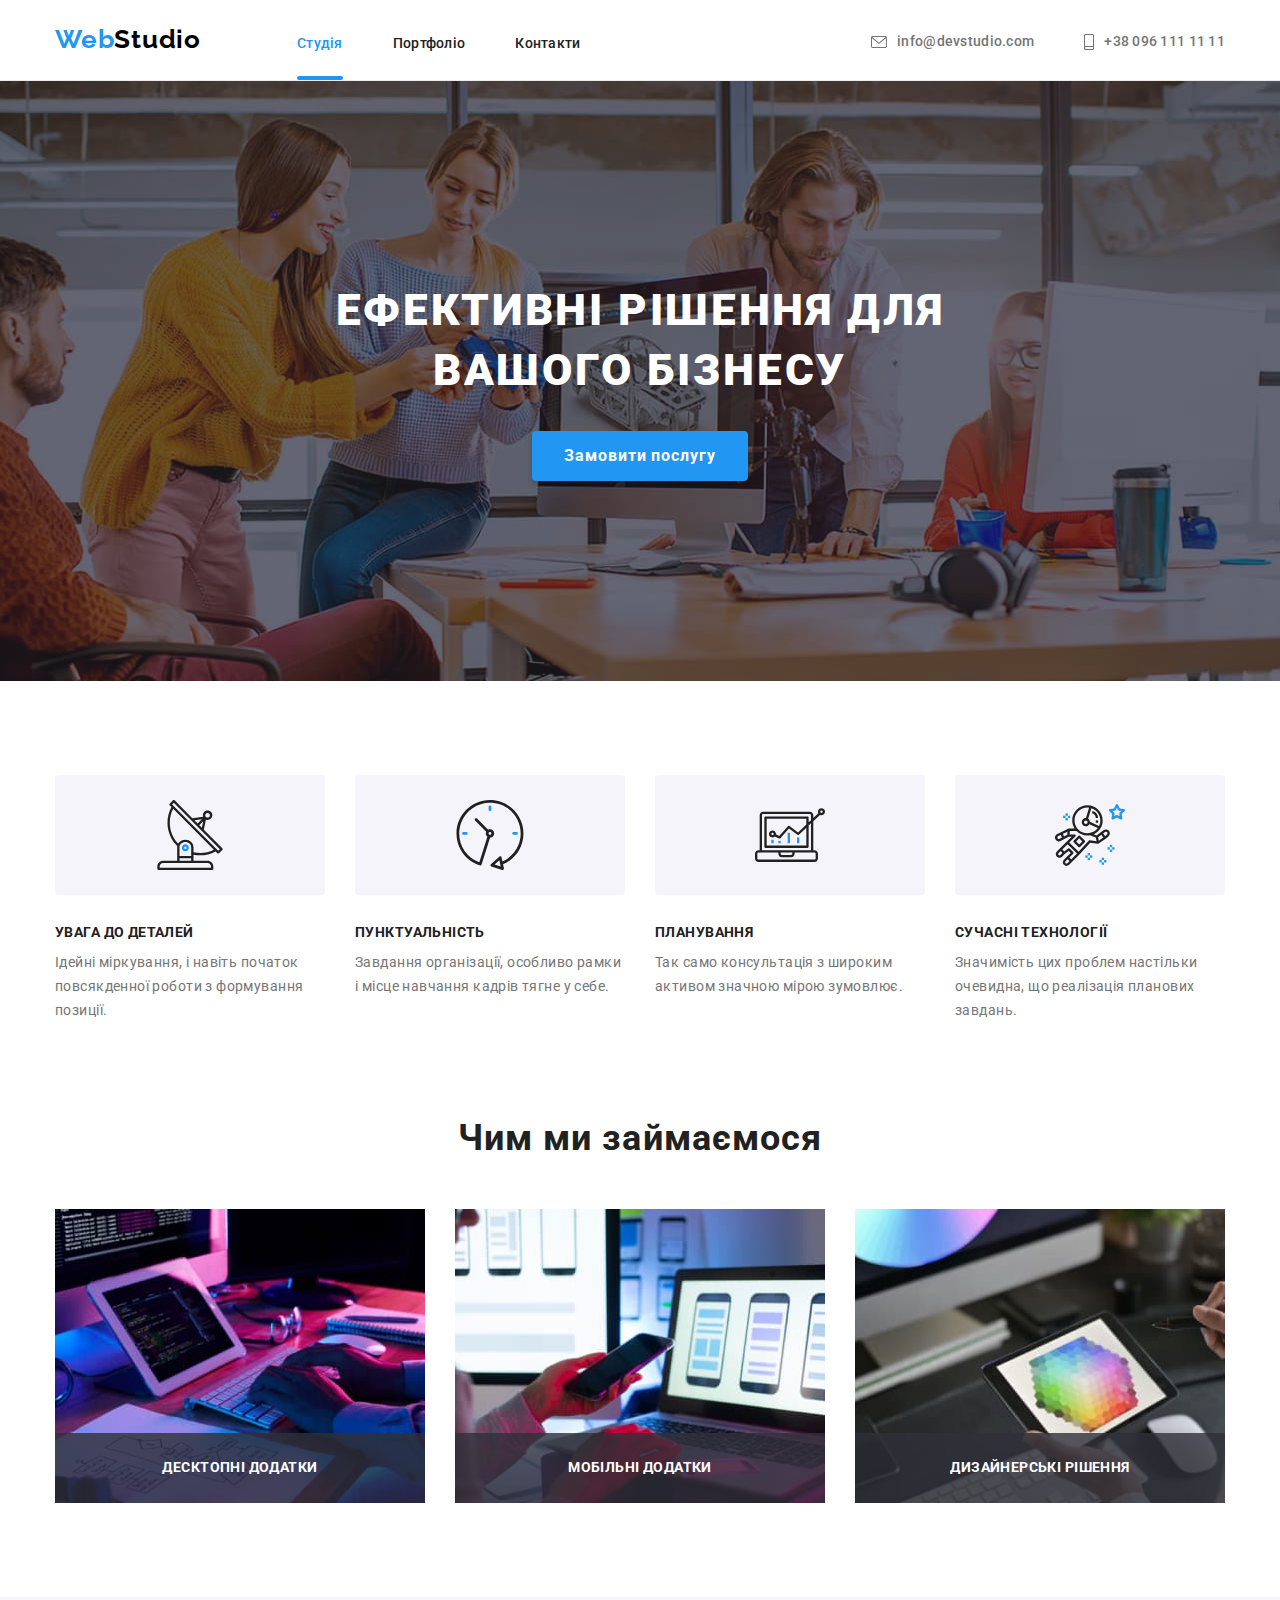
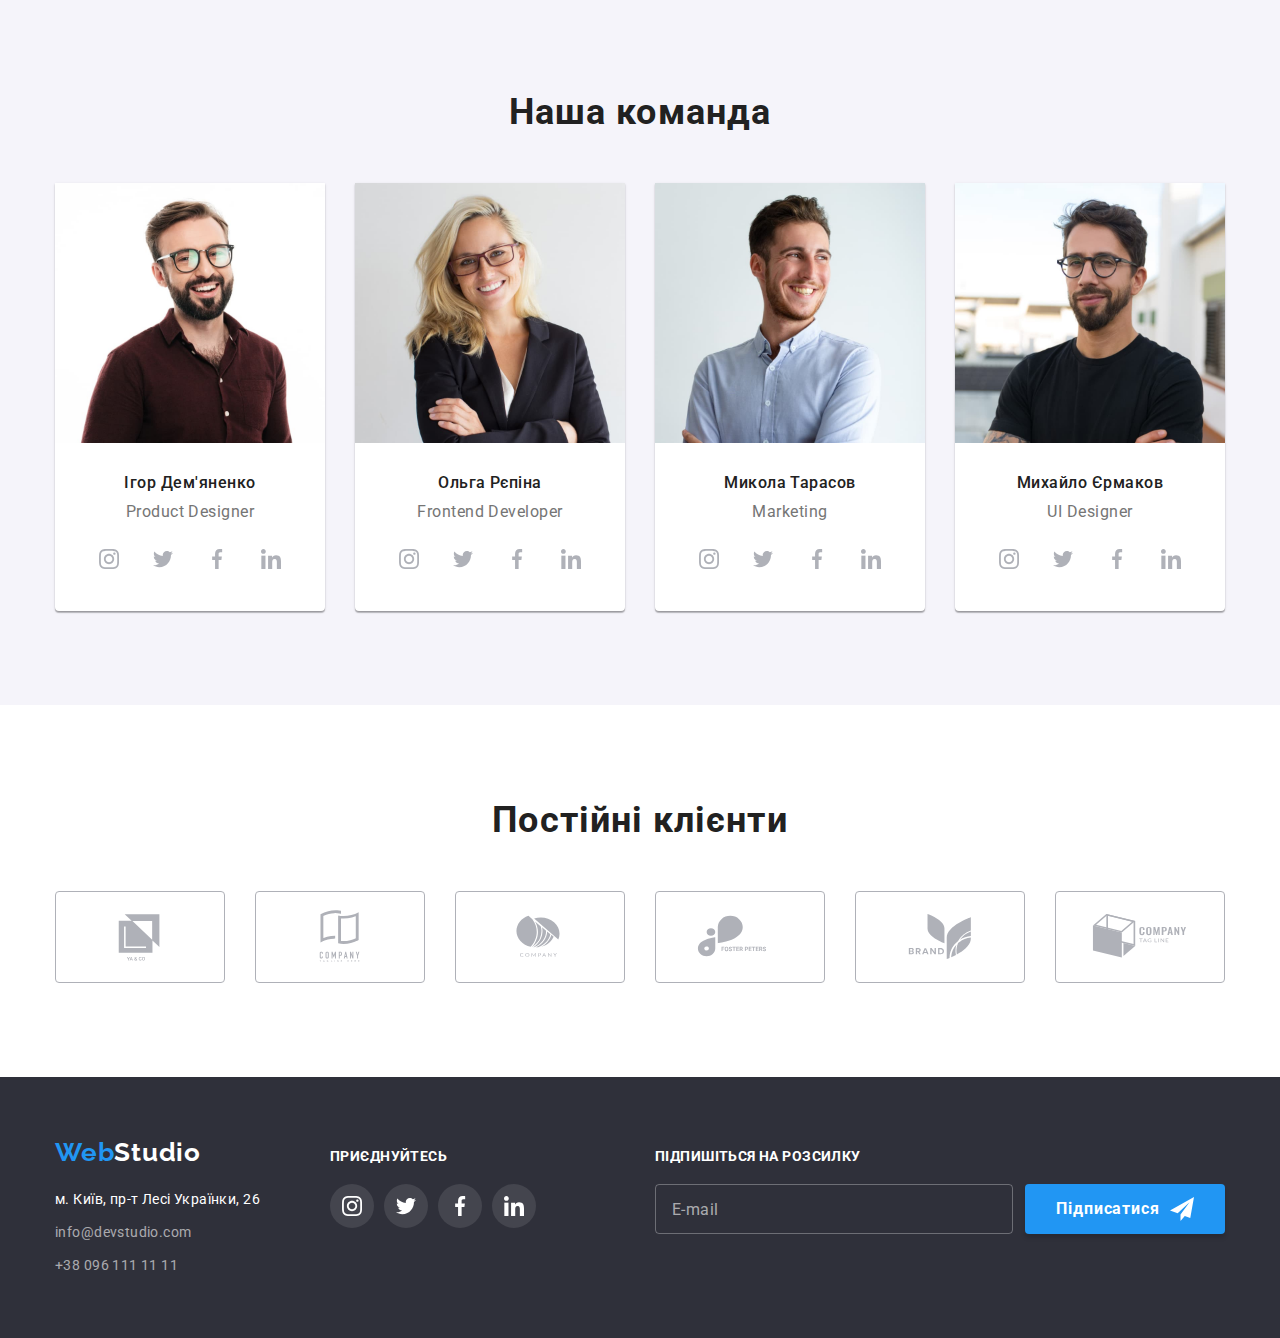
==== commit 12fc76f3: "modal form" ====
--- a/index.html
+++ b/index.html
@@ -337,7 +337,6 @@
                         </a>
                     </li>
                 </ul>
-
             </div>
         </section>
     </main>
@@ -396,20 +395,20 @@
                 </li>
             </ul>
         </div>
-        <div class="form-sign">
-            <p class="title-social">Підпишіться на розсилку</p>
-            <div class="email-input">
-                <input type="email" name="mail" id="mail" placeholder="E-mail" class="input-sign"/>
-                <button type="submit" class="btn btn-sign">
-                    
-                        <span>Підписатися</span>
+            <form class="form-sign">
+                <p class="title-social">Підпишіться на розсилку</p>
+                <span class="form-sign-email-input">
+                    <label>
+                        <input type="email" name="mail" id="mail" placeholder="E-mail" class="input-sign"/>
+                    </label>
+                    <button type="submit" class="btn btn-sign">
+                        Підписатися
                         <svg lang="en" aria-label="icon send" class="icon-send" width="24" height="24">
-                        <use href="./images/icons.svg#icon-send"></use>
-                    </svg>
-                    
-                </button>
-            </div>
-        </div>
+                            <use href="./images/icons.svg#icon-send"></use>
+                        </svg>
+                    </button>
+                </span>    
+            </form>
         </div>
     </footer>
     <div class="backdrop is-hidden" data-modal>
@@ -419,32 +418,53 @@
                 <use href="./images/icons.svg#icon-close"></use>
             </svg>
             </button>
-            <form>
-                <p class="form-title">Залиште свої дані, ми вам передзвонимо</p>
-                <div class="form-inputs">
-                    <div class="form-field">
-                        <label for="name" class="form-label">Ім'я</label>
-                        <input type="text" name="name" id="name">
-                    </div>
-                    <div class="form-field">
-                        <label for="tel" class="form-label">Телефон</label>
-                        <input type="tel" name="tel" id="tel">
-                    </div>
-                    <div class="form-field">
-                        <label for="mail" class="form-label">Пошта</label>
-                        <input type="email" name="mail" id="mail">
-                    </div>
-                    <div class="form-field form-field-textarea">
-                        <label for="comment" class="form-label">Коментар</label>
-                        <textarea name="comment" id="comment" cols="30" rows="7">Введіть текст</textarea>
-                    </div>
-                </div>
-                <div class="form-field-checkbox">
-                    <input type="checkbox" name="policy" id="policy" class="form-field-input-checkbox">
-                    <label for="policy">Погоджуюся з розсилкою та приймаю</label>
-                    <a href="" class="form-link-conditions">Умови договору</a>
-                </div>
-                <button type="submit" class="btn">Відправити</button>
+            <form class="modal-form">
+                <p class="modal-form-title">Залиште свої дані, ми вам передзвонимо</p>
+                
+                        <label class="modal-form-field">
+                            <span class="modal-form-field-description">Ім'я</span>
+                            <span class="modal-form-input-wrapper">
+                                <input type="text" name="user-name" class="modal-form-input" required pattern="[a-zA-Zа-яА-ЯіІїЇ]+">
+                                <svg lang="en" aria-label="icon-person-black" class="modal-form-icon" width="18" height="18">
+                                    <use href="./images/icons.svg#icon-person-black"></use>
+                                </svg>  
+                            </span>
+                        </label>
+                        
+                        <label class="modal-form-field">
+                            <span class="modal-form-field-description">Телефон</span>
+                            <span class="modal-form-input-wrapper">
+                                <input type="tel" name="user-tel" class="modal-form-input" required pattern="[(0-9)(3)-(0-9)(3)-(0-9)(2)-(0-9)(2)]" title="***-***-**-**">
+                                <svg lang="en" aria-label="icon-phone-black" class="modal-form-icon" width="18" height="18">
+                                    <use href="./images/icons.svg#icon-phone-black"></use>
+                                </svg>
+                            </span>
+                        </label>
+                    
+                        <label class="modal-form-field">
+                            <span class="modal-form-field-description">Пошта</span>
+                            <span class="modal-form-input-wrapper">
+                                <input type="email" name="user-mail" class="modal-form-input" required>
+                                <svg lang="en" aria-label="icon-email-black" class="modal-form-icon" width="18" height="18">
+                                    <use href="./images/icons.svg#icon-email-black"></use>
+                                </svg>
+                            </span>
+                        </label>
+                        
+                        <label class="modal-form-field">
+                            <span class="modal-form-field-description">Коментар</span>
+                            <textarea name="user-message" placeholder="Введіть текст" class="modal-form-message"></textarea>
+                        </label>
+
+                    <label class="modal-form-checkbox-field">
+                        <input type="checkbox" name="user-policy" class="modal-form-checkbox" required>
+                        <svg class="modal-form-own-checkbox">
+                            <use href="./images/icons.svg#icon-check" class="modal-form-checkbox-icon"></use>
+                        </svg>
+                        Погоджуюся з розсилкою та приймаю&nbsp;<a href="" class="modal-form-link-terms">Умови договору</a>
+                    </label>
+                    
+                <button type="submit" class="btn button-submit">Відправити</button>
             </form>
         </div>
     </div>
--- a/css/styles.css
+++ b/css/styles.css
@@ -46,11 +46,7 @@
 button {
     cursor: pointer;
 }
-/* Remove outline on the forms and links */
-:active, :hover, :focus {
-    outline: 0;
-    outline-offset: 0;
-}
+
 /*========== HEADER =========*/
 .page-header-container {
     display: flex;
@@ -297,7 +293,7 @@
     background-color: rgba(47, 48, 58, 0.8);
     font-weight: 700;
     font-size: 14px;
-    line-height: 1,14;
+    line-height: 1.14;
     text-align: center;
     letter-spacing: 0.03em;
     text-transform: uppercase;
@@ -559,14 +555,39 @@
 .social-footer {
     margin-left: 70px;
 }
-.email-input {
+.form-sign {
+    margin-left: auto;
+}
+.form-sign-email-input {
     display: flex;
     justify-content: center;
 }
 .btn-sign {
     display: flex;
     justify-content: center;
-    align-items: center;
+    width: 200px;
+    align-items: center;
+    margin-left: 12px;
+    padding: 10px 28px;
+}
+.icon-send {
+    margin-left: 10px;
+}
+.input-sign {
+    width: 358px;
+    height: 50px;
+    border: 1px solid rgba(255, 255, 255, 0.3);
+    border-radius: 4px;
+    background-color: transparent;
+    padding: 15px 16px;
+    color: #FFFFFF;
+}
+.input-sign::placeholder {
+    font-weight: 400;
+    font-size: 16px;
+    line-height: 1.25;
+    letter-spacing: 0.03em;
+    color: rgba(255, 255, 255, 0.6);
 }
 
 /*  ======== МОДАЛЬНЕ ВІКНО ======== */
@@ -613,7 +634,8 @@
 .modal-close-icon {
     fill: #000000;
 }
-.form-title {
+/* ======== modal form ===== */
+.modal-form-title {
     font-weight: 700;
     font-size: 20px;
     line-height: 1.15;
@@ -622,66 +644,125 @@
     color: var(--title-color);
     margin-bottom: 12px;
 }
-.form-field {
+.modal-form {
     display: flex;
     flex-direction: column;
-    margin-bottom: 10px;
+}
+.modal-form-input {
+    outline: none;
+    width: 100%;
+    height: 40px;
+    border: 1px solid rgba(33, 33, 33, 0.2);
+    border-radius: 4px; 
+    padding-left: 42px;
+    transition: border-color var(--transition-timing-function);
+}
+.modal-form-input:focus {
+   border-color: var(--accent-color);
+}
+.modal-form-input:focus + .modal-form-icon {
+    fill: var(--accent-color);
+}
+
+.modal-form-field-description {
+    display: block;
     font-weight: 400;
     font-size: 12px;
     line-height: 1.17;
     letter-spacing: 0.01em;
-}
-.form-field input, textarea {
-    margin: 0;
+    color: var(--text-color);
+    margin-bottom: 4px;
+}
+.modal-form-field {
+    margin-bottom: 10px;
+}
+.modal-form-input-wrapper {
+    position: relative;
+}
+.modal-form-icon {
+    position: absolute;
+    top: 50%;
+    left: 12px;
+    transform: translateY(-50%);
+    transition: fill var(--transition-timing-function);
+} 
+.modal-form-message {
+    resize: none;
+    outline: none;
+    width: 100%;
+    height: 120px;
     border: 1px solid rgba(33, 33, 33, 0.2);
     border-radius: 4px;
+    padding: 12px 16px;
+    transition: border-color var(--transition-timing-function);
+}
+.modal-form-message:focus {
+    border-color: var(--accent-color);
+}
+.modal-form-message::placeholder {
+    font-weight: 400;
+    font-size: 12px;
+    line-height: 1.17;
+    letter-spacing: 0.01em;
     color: rgba(117, 117, 117, 0.5);
 }
-.form-label {
-    color: var(--text-color);
-    margin-bottom: 4px;
-}
-.form-field input{
-    padding: 11px 12px;
-}
-.form-field-textarea textarea{
-    padding: 12px 16px;
-    margin-bottom: 20px;
-}
-.form-field-checkbox {
-    display: flex;
-    justify-content: center;
-    align-items: baseline;
-}
-.form-field-checkbox .form-field-input-checkbox  {
+.modal-form-checkbox-field {
+    display: flex;
+    align-items: center;
+    justify-content: center;
+}
+.modal-form-own-checkbox {
     width: 16px;
     height: 15px;
-    padding: 0;
-    margin-right: 8.38px;
-}
-.form-field-checkbox {
+    border-radius: 2px;
+    border: 1px solid var(--title-color);
+    cursor: pointer;
+    margin-right: 7px;
+    transition: box-shadow var(--transition-timing-function);
+}
+.modal-form-checkbox-icon {
+    display: none;
+}
+.modal-form-checkbox:checked + .modal-form-own-checkbox {
+    background-color: var(--accent-color);
+    border-color: var(--accent-color);
+}
+.modal-form-checkbox:checked + .modal-form-own-checkbox .modal-form-checkbox-icon {
+    display: block;
+}
+.modal-form-checkbox:focus + .modal-form-own-checkbox{
+    box-shadow: 0 0 0 2px rgba(0, 0, 255, 0.5);
+}
+.modal-form-checkbox {
+    position: absolute;
+    appearance: none;
+}
+.modal-form-checkbox-field {
+    margin-bottom: 30px;
     font-weight: 400;
     font-size: 14px;
     line-height: 1.71;
     letter-spacing: 0.03em;
-    margin-bottom: 30px;
-}
-.form-field-checkbox label {
     color: var(--text-color);
 }
-.form-link-conditions {
+.modal-form-link-terms {
+    font-weight: 400;
+    font-size: 14px;
+    line-height: 1.71;
+    letter-spacing: 0.03em;
     color: var(--accent-color);
-} 
-.form-sign {
-    margin-left: 93px;
-}
-.btn-sign {
-    margin-left: 12px;
-    padding: 10px 28px;
-    justify-content: center;
-}
-.icon-send {
-    margin-left: 10px;
-}
-
-
+}
+.button-submit {
+    width: 200px;
+    align-self: center;
+}
+
+
+
+
+
+
+
+
+
+
